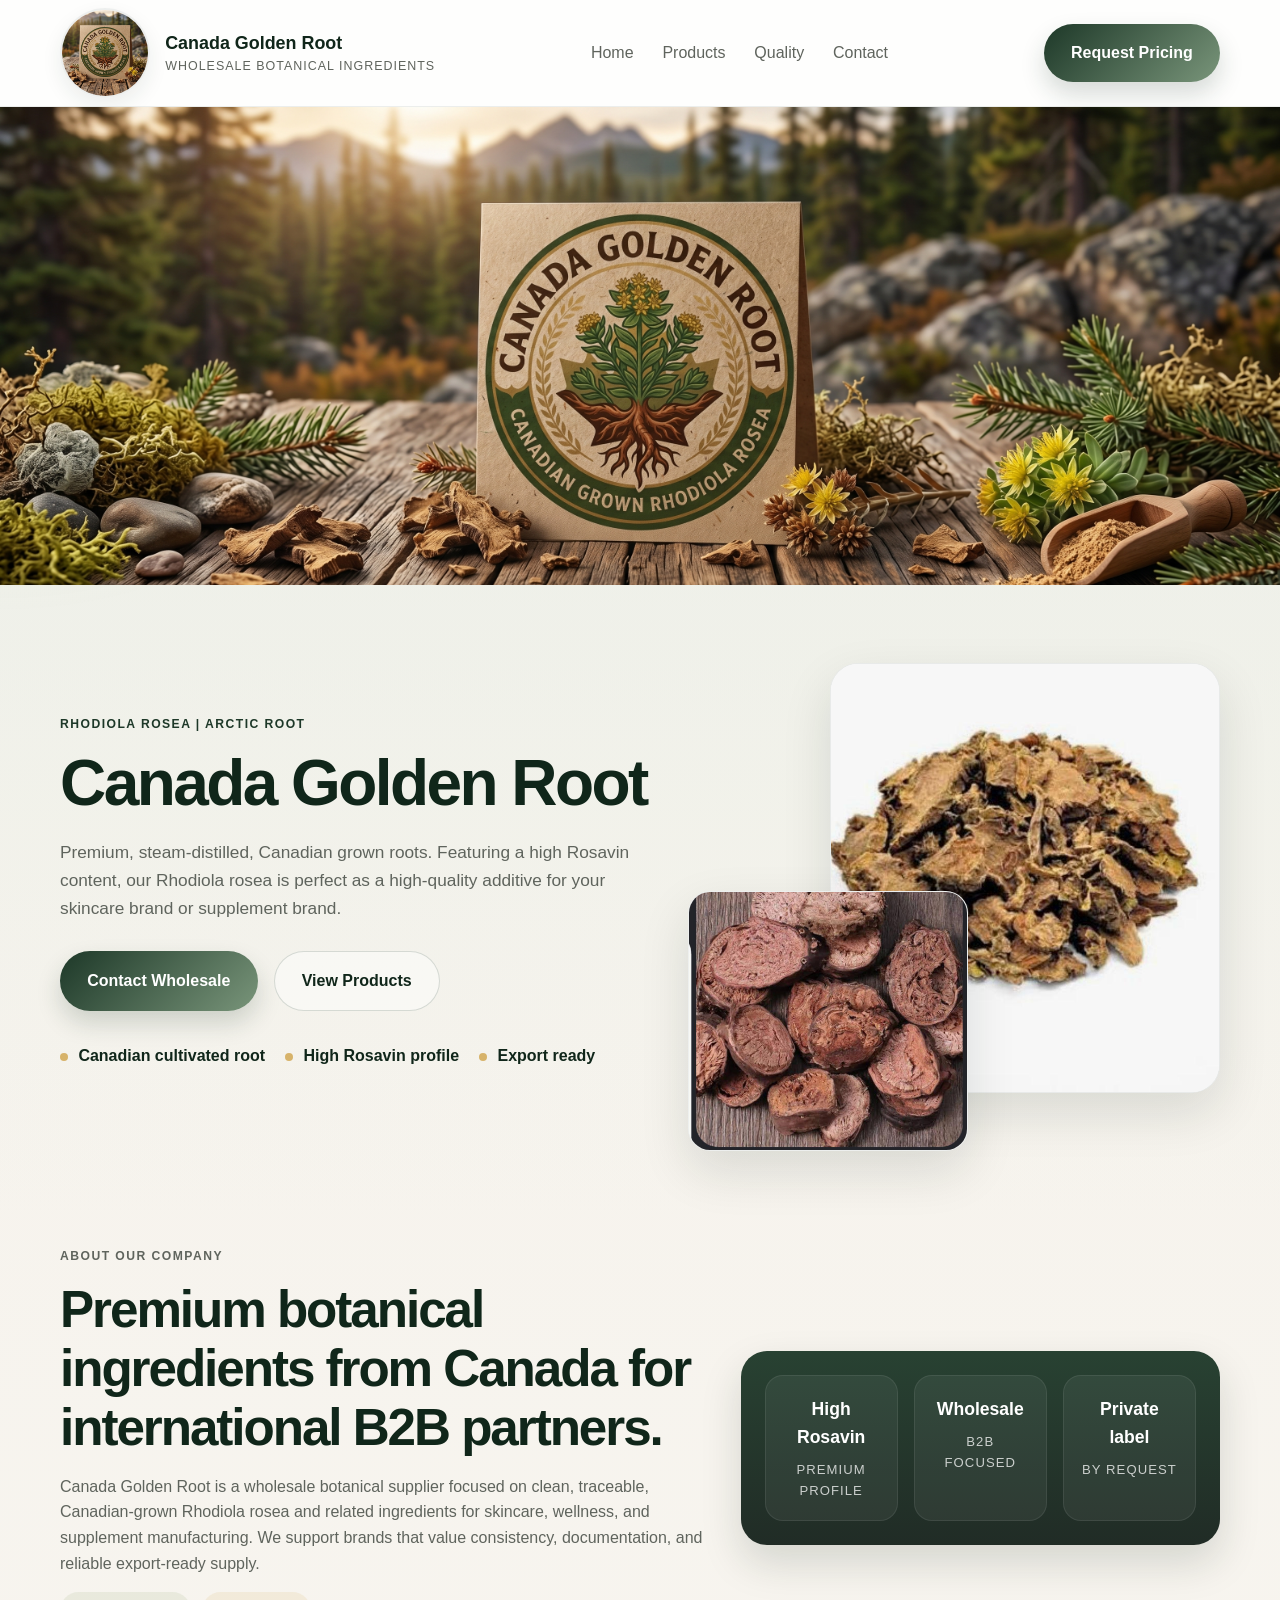
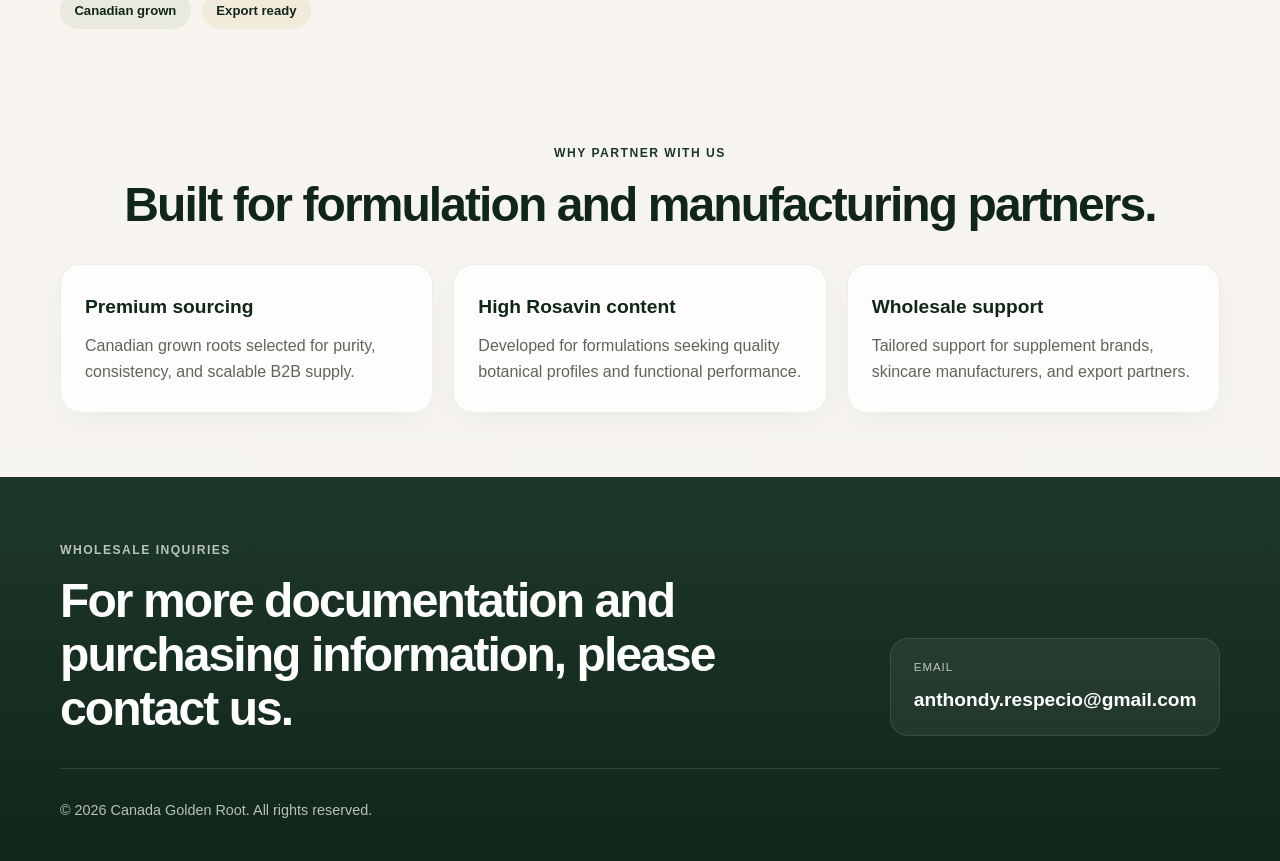
==== index.html @ c053103a "Add files via upload" ====
<!DOCTYPE html>
<html lang="en">
  <head>
    <meta charset="UTF-8" />
    <meta name="viewport" content="width=device-width, initial-scale=1.0" />
    <meta
      name="description"
      content="Canada Golden Root is a B2B wholesale supplier of premium Rhodiola rosea root extract, export-ready for skincare and supplement brands."
    />
    <title>Canada Golden Root | Wholesale Botanical Supplier</title>
    <link rel="stylesheet" href="styles.css" />
  </head>
  <body>
    <header class="site-header">
      <div class="container nav-wrap">
        <div class="brand-block" aria-label="Canada Golden Root home">
          <img
            class="brand-logo"
            src="Gemini_Generated_Image_pttnoepttnoepttn.jpeg"
            alt="Canada Golden Root logo"
          />
          <div>
            <p class="brand-name">Canada Golden Root</p>
            <p class="brand-tag">Wholesale botanical ingredients</p>
          </div>
        </div>

        <nav class="main-nav" aria-label="Main navigation">
          <a href="index.html">Home</a>
          <a href="products.html">Products</a>
          <a href="quality.html">Quality</a>
          <a href="contact.html">Contact</a>
        </nav>

        <a class="btn btn-primary" href="contact.html">Request Pricing</a>
      </div>
    </header>

    <main>
      <section class="hero">
        <div class="container hero-grid">
          <div class="hero-brand-wrap">
            <img
              src="Gemini_Generated_Image_pttnoepttnoepttn.jpeg"
              alt="Canada Golden Root branded logo"
              class="hero-brand-image"
            />
          </div>

          <div class="hero-copy">
            <p class="eyebrow">Rhodiola rosea | Arctic root</p>
            <h1>Canada Golden Root</h1>
            <p class="lead">
              Premium, steam-distilled, Canadian grown roots. Featuring a high
              Rosavin content, our Rhodiola rosea is perfect as a high-quality
              additive for your skincare brand or supplement brand.
            </p>

            <div class="hero-actions">
              <a class="btn btn-primary" href="contact.html">Contact Wholesale</a>
              <a class="btn btn-secondary" href="products.html">View Products</a>
            </div>

            <ul class="hero-points" aria-label="Key product attributes">
              <li>Canadian cultivated root</li>
              <li>High Rosavin profile</li>
              <li>Export ready</li>
            </ul>
          </div>

          <div class="hero-visual" aria-label="Botanical product imagery">
            <div class="visual-card primary-card">
              <img
                src="B041937A-1318-4878-AF8A-59A90A053F33.jpeg"
                alt="Canada Golden Root premium botanical root product"
              />
            </div>
            <div class="visual-card secondary-card">
              <img
                src="D50E4CDF-499F-46DE-A4AD-5549E79DBB41.jpeg"
                alt="Rhodiola rosea root in a botanical supply presentation"
              />
            </div>
          </div>
        </div>
      </section>

      <section class="company-overview">
        <div class="container overview-grid">
          <div class="overview-copy">
            <p class="eyebrow">About our company</p>
            <h2>Premium botanical ingredients from Canada for international B2B partners.</h2>
            <p>
              Canada Golden Root is a wholesale botanical supplier focused on clean, traceable,
              Canadian-grown Rhodiola rosea and related ingredients for skincare, wellness,
              and supplement manufacturing. We support brands that value consistency, documentation,
              and reliable export-ready supply.
            </p>
            <div class="badge-row">
              <span class="status-pill">Canadian grown</span>
              <span class="status-pill muted">Export ready</span>
            </div>
          </div>

          <div class="overview-panel">
            <div class="metric-box">
              <strong>High Rosavin</strong>
              <span>Premium profile</span>
            </div>
            <div class="metric-box">
              <strong>Wholesale</strong>
              <span>B2B focused</span>
            </div>
            <div class="metric-box">
              <strong>Private label</strong>
              <span>By request</span>
            </div>
          </div>
        </div>
      </section>

      <section id="quality" class="quality-section">
        <div class="container">
          <div class="section-heading center-heading">
            <p class="eyebrow">Why partner with us</p>
            <h2>Built for formulation and manufacturing partners.</h2>
          </div>

          <div class="quality-grid">
            <div class="quality-card">
              <h3>Premium sourcing</h3>
              <p>Canadian grown roots selected for purity, consistency, and scalable B2B supply.</p>
            </div>
            <div class="quality-card">
              <h3>High Rosavin content</h3>
              <p>Developed for formulations seeking quality botanical profiles and functional performance.</p>
            </div>
            <div class="quality-card">
              <h3>Wholesale support</h3>
              <p>Tailored support for supplement brands, skincare manufacturers, and export partners.</p>
            </div>
          </div>
        </div>
      </section>
    </main>

    <footer id="contact" class="site-footer">
      <div class="container footer-wrap">
        <div>
          <p class="eyebrow">Wholesale inquiries</p>
          <h2>For more documentation and purchasing information, please contact us.</h2>
        </div>

        <div class="contact-box">
          <p class="contact-label">Email</p>
          <a href="mailto:anthondy.respecio@gmail.com">anthondy.respecio@gmail.com</a>
        </div>
      </div>
      <div class="container copyright">
        <p>© <span id="year"></span> Canada Golden Root. All rights reserved.</p>
      </div>
    </footer>

    <script src="script.js"></script>
  </body>
</html>
---- styles.css ----
:root {
  --forest: #1d3828;
  --forest-deep: #10261a;
  --sage: #79957a;
  --sage-soft: #e9efe7;
  --moss: #a7b68b;
  --gold: #d7b36a;
  --sand: #efe5d1;
  --ink: #1c1d1a;
  --muted: #5f645d;
  --white: #ffffff;
  --shadow: rgba(20, 31, 25, 0.12);
}

* {
  box-sizing: border-box;
}

html {
  scroll-behavior: smooth;
}

body {
  margin: 0;
  font-family: "Segoe UI", Tahoma, Geneva, Verdana, sans-serif;
  background: linear-gradient(180deg, #f5f1ea 0%, #f8f6f1 100%);
  color: var(--ink);
  line-height: 1.6;
  overflow-x: hidden;
}

img {
  display: block;
  max-width: 100%;
}

a {
  color: inherit;
  text-decoration: none;
}

.container {
  width: min(1160px, calc(100% - 2rem));
  margin: 0 auto;
}

.site-header {
  position: sticky;
  top: 0;
  z-index: 20;
  background: rgba(255, 255, 255, 0.9);
  backdrop-filter: blur(10px);
  border-bottom: 1px solid rgba(29, 56, 40, 0.08);
}

.nav-wrap {
  display: flex;
  align-items: center;
  justify-content: space-between;
  gap: 1.5rem;
  min-height: 96px;
  padding: 0.5rem 0;
}

.brand-block {
  display: flex;
  align-items: center;
  gap: 0.95rem;
}

.brand-logo {
  width: 90px;
  height: 90px;
  object-fit: cover;
  object-position: center center;
  border-radius: 50%;
  background: rgba(255, 255, 255, 0.7);
  border: 2px solid rgba(29, 56, 40, 0.08);
  box-shadow: 0 8px 20px rgba(29, 56, 40, 0.08);
  padding: 0;
}

.brand-name {
  margin: 0;
  font-weight: 700;
  font-size: 1.12rem;
  color: var(--forest-deep);
}

.brand-tag {
  margin: 0;
  font-size: 0.78rem;
  color: var(--muted);
  letter-spacing: 0.08em;
  text-transform: uppercase;
}

.main-nav {
  display: flex;
  align-items: center;
  gap: 1.8rem;
  font-size: 1rem;
  color: var(--muted);
}

.main-nav a {
  transition: color 0.2s ease;
}

.main-nav a:hover,
.main-nav a:focus-visible {
  color: var(--forest-deep);
}

.btn {
  display: inline-flex;
  align-items: center;
  justify-content: center;
  padding: 1rem 1.7rem;
  border-radius: 999px;
  font-weight: 700;
  transition: transform 0.2s ease, box-shadow 0.2s ease;
}

.btn:hover,
.btn:focus-visible {
  transform: translateY(-1px);
}

.btn-primary {
  background: linear-gradient(135deg, var(--forest), var(--sage));
  color: var(--white);
  box-shadow: 0 12px 24px rgba(29, 56, 40, 0.18);
}

.btn-secondary {
  border: 1px solid rgba(29, 56, 40, 0.16);
  background: rgba(255, 255, 255, 0.45);
  color: var(--forest-deep);
}

.hero {
  padding: 0 0 4rem;
  overflow-x: clip;
  background: radial-gradient(circle at top left, rgba(167, 182, 139, 0.18), transparent 30%),
    linear-gradient(180deg, rgba(233, 239, 231, 0.92) 0%, rgba(255, 255, 255, 0) 100%);
}

.hero-brand-wrap {
  grid-column: 1 / -1;
  width: 100vw;
  aspect-ratio: 2.678;
  margin-left: calc(50% - 50vw);
  margin-bottom: 0.4rem;
  overflow: hidden;
}

.hero-brand-image {
  display: block;
  width: 100%;
  height: 100%;
  border-radius: 0;
  background: var(--sage-soft);
  object-fit: cover;
  object-position: center top;
}

.hero-grid {
  display: grid;
  grid-template-columns: 1.05fr 0.95fr;
  align-items: center;
  gap: 2.5rem;
}

.eyebrow {
  margin: 0 0 0.9rem;
  text-transform: uppercase;
  letter-spacing: 0.12em;
  font-size: 0.76rem;
  color: var(--forest);
  font-weight: 700;
}

.hero-copy h1,
.section-heading h2,
.site-footer h2 {
  margin: 0;
  color: var(--forest-deep);
  line-height: 1.12;
}

.hero-copy h1 {
  font-size: clamp(2.7rem, 5vw, 5rem);
  letter-spacing: -0.04em;
}

.lead {
  margin-top: 1.2rem;
  max-width: 60ch;
  font-size: 1.08rem;
  color: var(--muted);
}

.hero-actions {
  display: flex;
  flex-wrap: wrap;
  gap: 1rem;
  margin-top: 1.8rem;
}

.hero-points {
  list-style: none;
  display: flex;
  flex-wrap: wrap;
  gap: 0.8rem 1.25rem;
  padding: 0;
  margin: 2rem 0 0;
  color: var(--forest-deep);
  font-weight: 600;
}

.hero-points li {
  position: relative;
  padding-left: 1.15rem;
}

.hero-points li::before {
  content: "";
  position: absolute;
  left: 0;
  top: 0.65rem;
  width: 0.5rem;
  height: 0.5rem;
  background: var(--gold);
  border-radius: 50%;
}

.hero-visual {
  position: relative;
  min-height: 520px;
}

.visual-card {
  position: absolute;
  overflow: hidden;
  border: 1px solid rgba(29, 56, 40, 0.1);
  box-shadow: 0 20px 50px var(--shadow);
  background: var(--white);
}

.visual-card img {
  width: 100%;
  height: 100%;
  object-fit: cover;
}

.primary-card {
  right: 0;
  top: 2rem;
  width: min(390px, 82%);
  height: 430px;
  border-radius: 28px;
}

.secondary-card {
  left: 0;
  bottom: 0;
  width: min(280px, 56%);
  height: 260px;
  border-radius: 22px;
  border-color: rgba(29, 56, 40, 0.08);
}

.product-section,
.quality-section {
  padding: 2rem 0 4rem;
}

.section-heading {
  margin-bottom: 2rem;
}

.center-heading {
  text-align: center;
}

.section-heading h2,
.site-footer h2 {
  font-size: clamp(2rem, 4vw, 3rem);
  letter-spacing: -0.04em;
}

.company-overview {
  padding: 2rem 0 4rem;
}

.overview-grid {
  display: grid;
  grid-template-columns: 1.15fr 0.85fr;
  gap: 2rem;
  align-items: center;
}

.overview-copy h2 {
  margin: 0;
  font-size: clamp(2.1rem, 4vw, 3.3rem);
  line-height: 1.15;
  letter-spacing: -0.04em;
  color: var(--forest-deep);
}

.overview-copy p {
  color: var(--muted);
}

.overview-panel {
  display: grid;
  grid-template-columns: repeat(3, minmax(0, 1fr));
  gap: 1rem;
  padding: 1.5rem;
  background: linear-gradient(180deg, rgba(29, 56, 40, 0.95), rgba(21, 33, 27, 0.95));
  border-radius: 26px;
  box-shadow: 0 18px 40px rgba(17, 38, 27, 0.15);
}

.metric-box {
  padding: 1.2rem 1rem;
  border-radius: 18px;
  background: rgba(255, 255, 255, 0.06);
  border: 1px solid rgba(255, 255, 255, 0.08);
  display: flex;
  flex-direction: column;
  gap: 0.5rem;
  text-align: center;
}

.metric-box strong {
  color: var(--white);
  font-size: 1.1rem;
}

.metric-box span {
  color: rgba(255, 255, 255, 0.75);
  font-size: 0.82rem;
  text-transform: uppercase;
  letter-spacing: 0.08em;
}

.product-panel {
  display: grid;
  grid-template-columns: 1fr 1.08fr;
  gap: 2rem;
  align-items: center;
  background: rgba(255, 255, 255, 0.7);
  border: 1px solid rgba(29, 56, 40, 0.08);
  border-radius: 28px;
  padding: 2rem;
  box-shadow: 0 15px 35px rgba(29, 56, 40, 0.05);
}

.intro-panel {
  grid-template-columns: 1fr;
}

.badge-row {
  display: flex;
  flex-wrap: wrap;
  gap: 0.7rem;
  margin-bottom: 1.2rem;
}

.status-pill {
  display: inline-flex;
  padding: 0.5rem 0.9rem;
  border-radius: 999px;
  background: rgba(167, 182, 139, 0.18);
  color: var(--forest-deep);
  font-weight: 700;
  font-size: 0.82rem;
}

.status-pill.muted {
  background: rgba(215, 179, 106, 0.16);
}

.product-copy p {
  margin: 0;
  color: var(--muted);
  font-size: 1.02rem;
}

.pricing-block {
  margin-top: 1.5rem;
  padding: 1rem 1.2rem;
  border-left: 4px solid var(--gold);
  background: rgba(239, 229, 209, 0.35);
  border-radius: 14px;
  color: var(--forest-deep);
  font-size: 1.3rem;
  font-weight: 700;
}

.product-grid {
  margin-top: 2rem;
  display: grid;
  grid-template-columns: repeat(2, minmax(0, 1fr));
  gap: 1.5rem;
}

.product-card {
  background: rgba(255, 255, 255, 0.82);
  border: 1px solid rgba(29, 56, 40, 0.08);
  border-radius: 22px;
  overflow: hidden;
  box-shadow: 0 12px 28px rgba(29, 56, 40, 0.05);
}

.card-image {
  height: 240px;
  display: grid;
  place-items: center;
  overflow: hidden;
  color: rgba(255, 255, 255, 0.9);
  font-weight: 600;
  letter-spacing: 0.08em;
  text-transform: uppercase;
  font-size: 0.7rem;
}

.card-image img {
  width: 100%;
  height: 100%;
  object-fit: cover;
  object-position: center;
}

.placeholder-1 {
  background: linear-gradient(135deg, #29563a, #90a978);
}

.placeholder-2 {
  background: linear-gradient(135deg, #586c4d, #c7b07a);
}

.placeholder-3 {
  background: linear-gradient(135deg, #244638, #7ea69b);
}

.placeholder-4 {
  background: linear-gradient(135deg, #4b3d2f, #cbb79b);
}

.card-body {
  padding: 1.5rem 1.4rem 1.7rem;
}

.product-kicker {
  margin: 0 0 0.5rem;
  color: var(--forest);
  text-transform: uppercase;
  letter-spacing: 0.12em;
  font-size: 0.68rem;
  font-weight: 700;
}

.card-body h3 {
  margin: 0 0 0.9rem;
  color: var(--forest-deep);
  font-size: 1.5rem;
  line-height: 1.25;
}

.card-body ul {
  margin: 0 0 1.3rem;
  padding-left: 1.1rem;
  color: var(--muted);
}

.card-body li + li {
  margin-top: 0.45rem;
}

.quality-grid {
  display: grid;
  grid-template-columns: repeat(3, minmax(0, 1fr));
  gap: 1.25rem;
}

.quality-card {
  padding: 1.7rem 1.5rem;
  background: rgba(255, 255, 255, 0.8);
  border: 1px solid rgba(29, 56, 40, 0.08);
  border-radius: 20px;
  box-shadow: 0 12px 28px rgba(29, 56, 40, 0.04);
}

.quality-card h3 {
  margin: 0 0 0.65rem;
  color: var(--forest-deep);
  font-size: 1.2rem;
}

.quality-card p {
  margin: 0;
  color: var(--muted);
}

.product-detail-section {
  padding: 4rem 0 2rem;
}

.detail-layout {
  display: grid;
  grid-template-columns: 1.15fr 0.85fr;
  gap: 2rem;
  align-items: center;
}

.detail-hero h1 {
  margin: 0;
  font-size: clamp(2.4rem, 4vw, 4rem);
  line-height: 1.08;
  letter-spacing: -0.04em;
  color: var(--forest-deep);
}

.detail-card {
  background: rgba(255, 255, 255, 0.7);
  border: 1px solid rgba(29, 56, 40, 0.08);
  border-radius: 26px;
  overflow: hidden;
  box-shadow: 0 14px 28px rgba(29, 56, 40, 0.05);
}

.detail-card .card-image {
  min-height: 420px;
}

.detail-specs {
  display: grid;
  grid-template-columns: repeat(3, minmax(0, 1fr));
  gap: 1.25rem;
}

.site-footer {
  background: linear-gradient(180deg, #1d3828 0%, #11261b 100%);
  color: rgba(255, 255, 255, 0.9);
  padding: 4rem 0 1.5rem;
}

.footer-wrap {
  display: flex;
  justify-content: space-between;
  align-items: end;
  gap: 1.5rem;
}

.site-footer .eyebrow {
  color: rgba(255, 255, 255, 0.7);
}

.site-footer h2 {
  color: var(--white);
  max-width: 700px;
}

.contact-box {
  min-width: 260px;
  padding: 1.2rem 1.4rem;
  border-radius: 18px;
  background: rgba(255, 255, 255, 0.06);
  border: 1px solid rgba(255, 255, 255, 0.1);
}

.contact-label {
  margin: 0 0 0.5rem;
  color: rgba(255, 255, 255, 0.7);
  text-transform: uppercase;
  letter-spacing: 0.08em;
  font-size: 0.72rem;
}

.contact-box a {
  color: var(--white);
  font-size: 1.2rem;
  font-weight: 600;
}

.contact-page {
  max-width: 760px;
}

.contact-card {
  margin-top: 1.5rem;
  padding: 2rem;
  background: rgba(255, 255, 255, 0.8);
  border: 1px solid rgba(29, 56, 40, 0.08);
  border-radius: 22px;
  box-shadow: 0 12px 28px rgba(29, 56, 40, 0.05);
}

.contact-card a {
  display: inline-block;
  font-size: clamp(1.3rem, 2vw, 2rem);
  color: var(--forest-deep);
  font-weight: 700;
  margin-bottom: 0.75rem;
}

.contact-note {
  margin: 0;
  color: var(--muted);
  max-width: 50ch;
}

.copyright {
  margin-top: 2rem;
  padding-top: 1rem;
  border-top: 1px solid rgba(255, 255, 255, 0.12);
  color: rgba(255, 255, 255, 0.7);
  font-size: 0.9rem;
}

@media (max-width: 900px) {
  .hero-grid,
  .overview-grid,
  .product-panel,
  .quality-grid,
  .footer-wrap,
  .detail-layout,
  .detail-specs {
    grid-template-columns: 1fr;
    display: grid;
  }

  .hero-grid,
  .overview-grid,
  .product-panel,
  .footer-wrap,
  .detail-layout {
    gap: 2rem;
  }

  .overview-panel {
    grid-template-columns: 1fr;
  }

  .hero-visual {
    min-height: 420px;
  }

  .nav-wrap {
    flex-wrap: wrap;
    justify-content: center;
    padding: 1rem 0;
  }
}

@media (max-width: 640px) {
  .hero {
    padding-top: 0;
  }

  .main-nav {
    width: 100%;
    justify-content: center;
    flex-wrap: wrap;
    gap: 0.8rem 1.2rem;
  }

  .btn {
    width: 100%;
  }

  .hero-actions {
    flex-direction: column;
  }

  .product-grid {
    grid-template-columns: 1fr;
  }

  .primary-card {
    width: 86%;
    height: 350px;
  }

  .secondary-card {
    width: 48%;
    height: 190px;
  }

  .site-footer {
    padding-top: 3rem;
  }
}
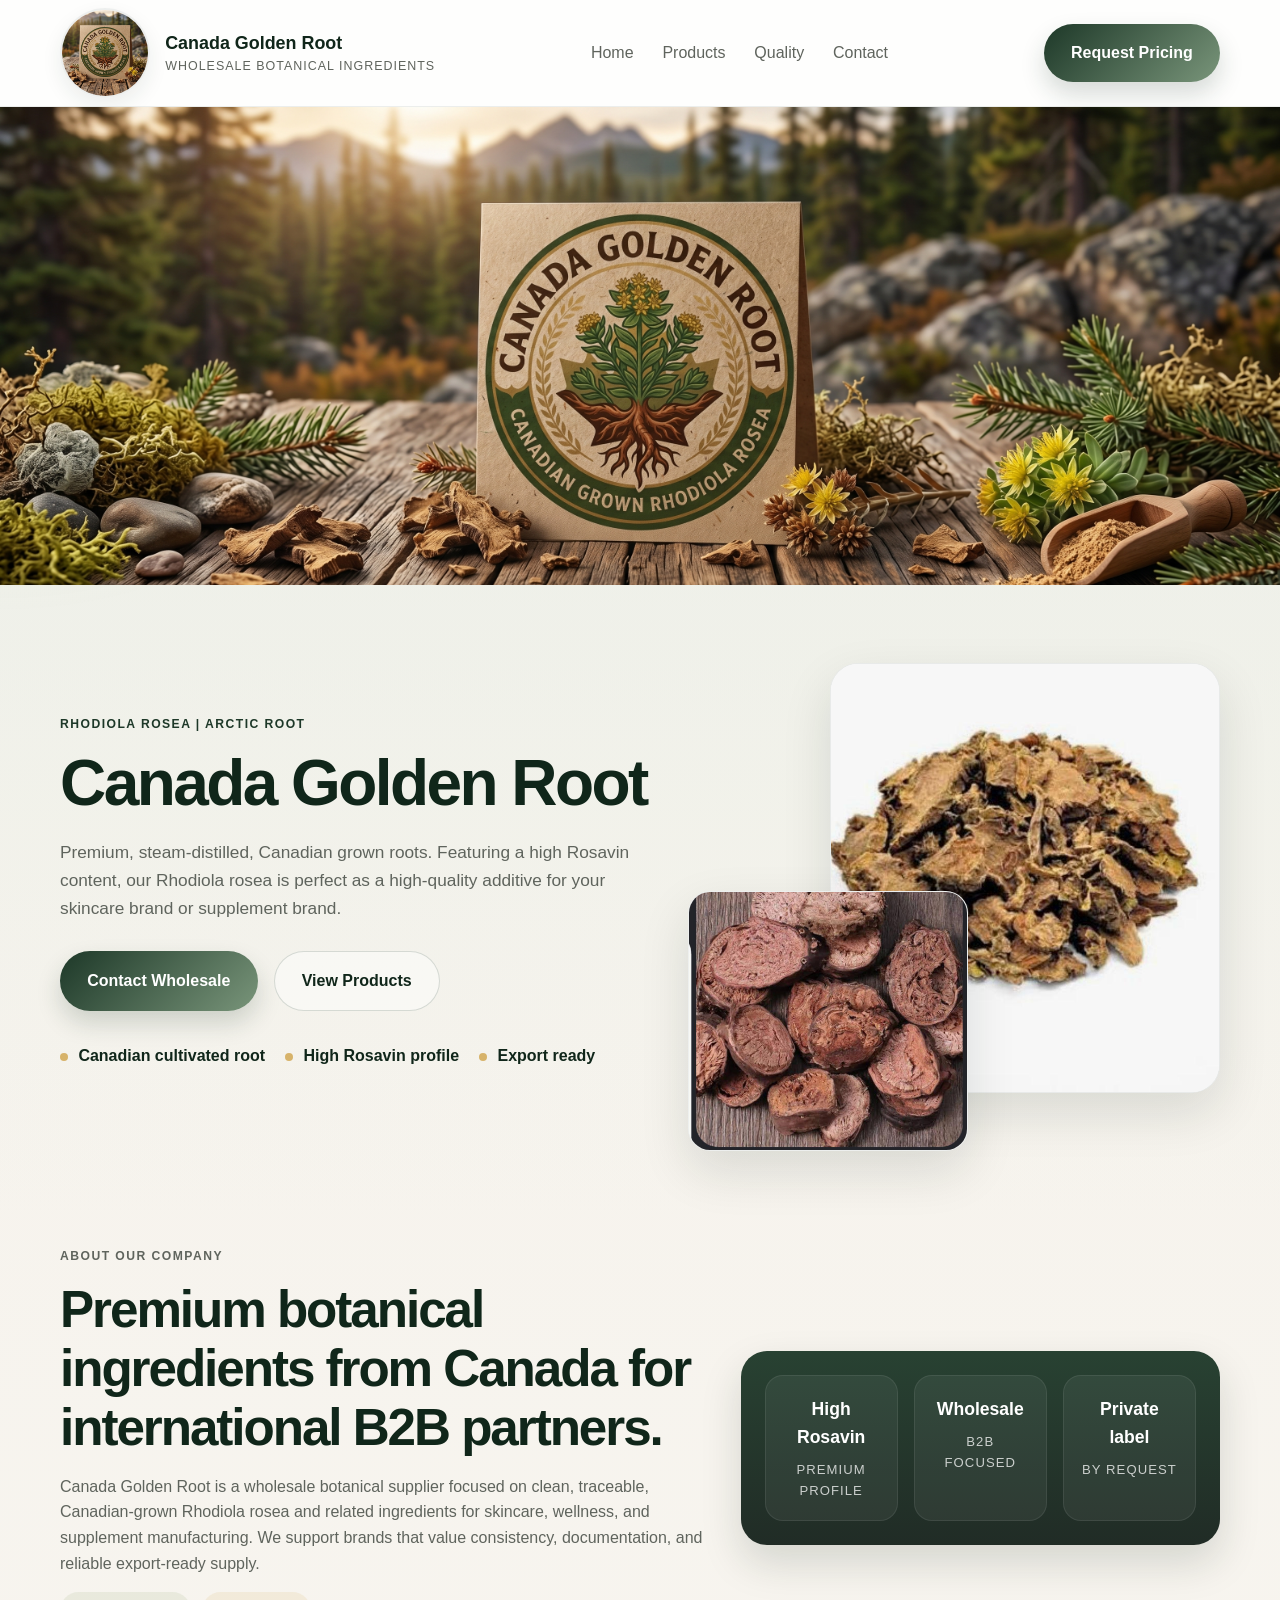
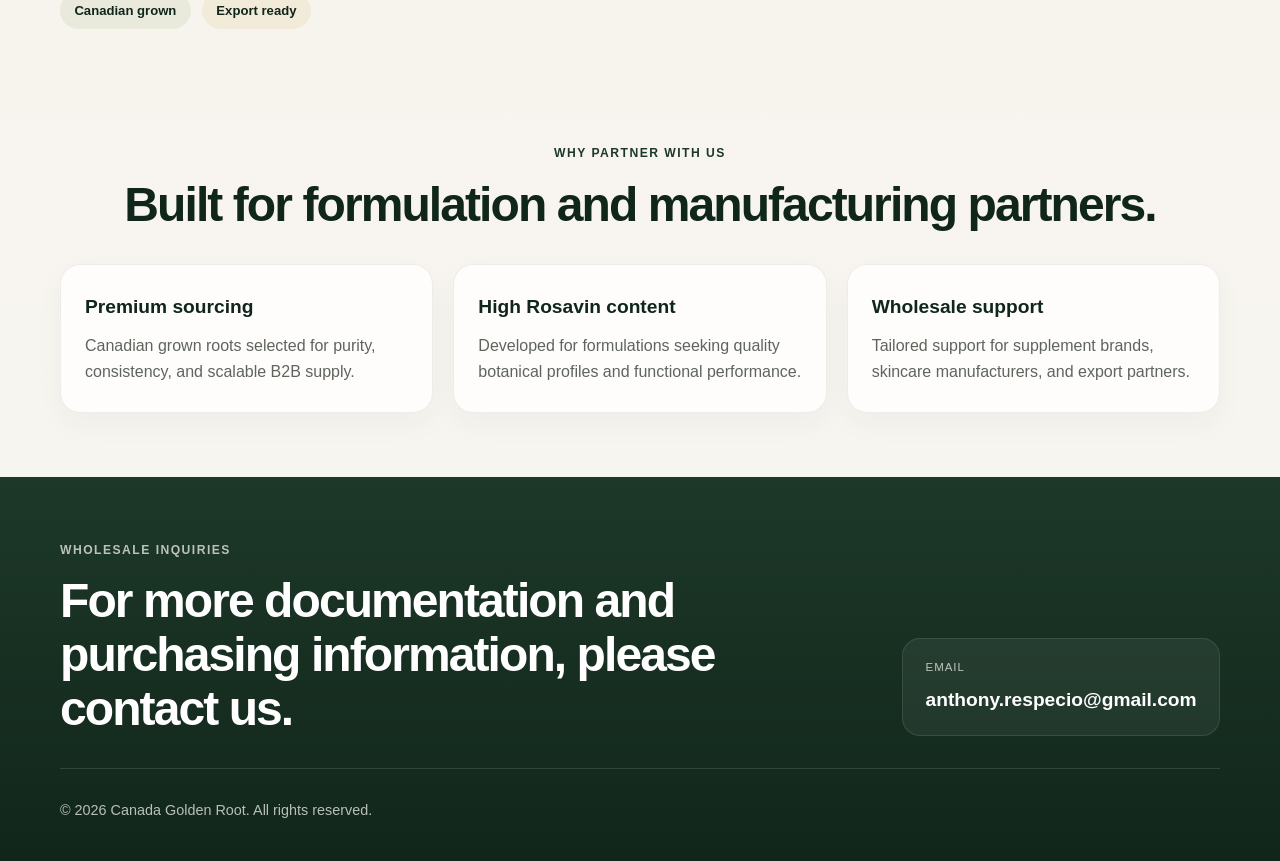
==== commit cac8d3b5: "Fix HTML encoding issues in index.html" ====
--- a/index.html
+++ b/index.html
@@ -153,7 +153,7 @@
 
         <div class="contact-box">
           <p class="contact-label">Email</p>
-          <a href="mailto:anthondy.respecio@gmail.com">anthondy.respecio@gmail.com</a>
+          <a href="mailto:anthony.respecio@gmail.com">anthony.respecio@gmail.com</a>
         </div>
       </div>
       <div class="container copyright">
